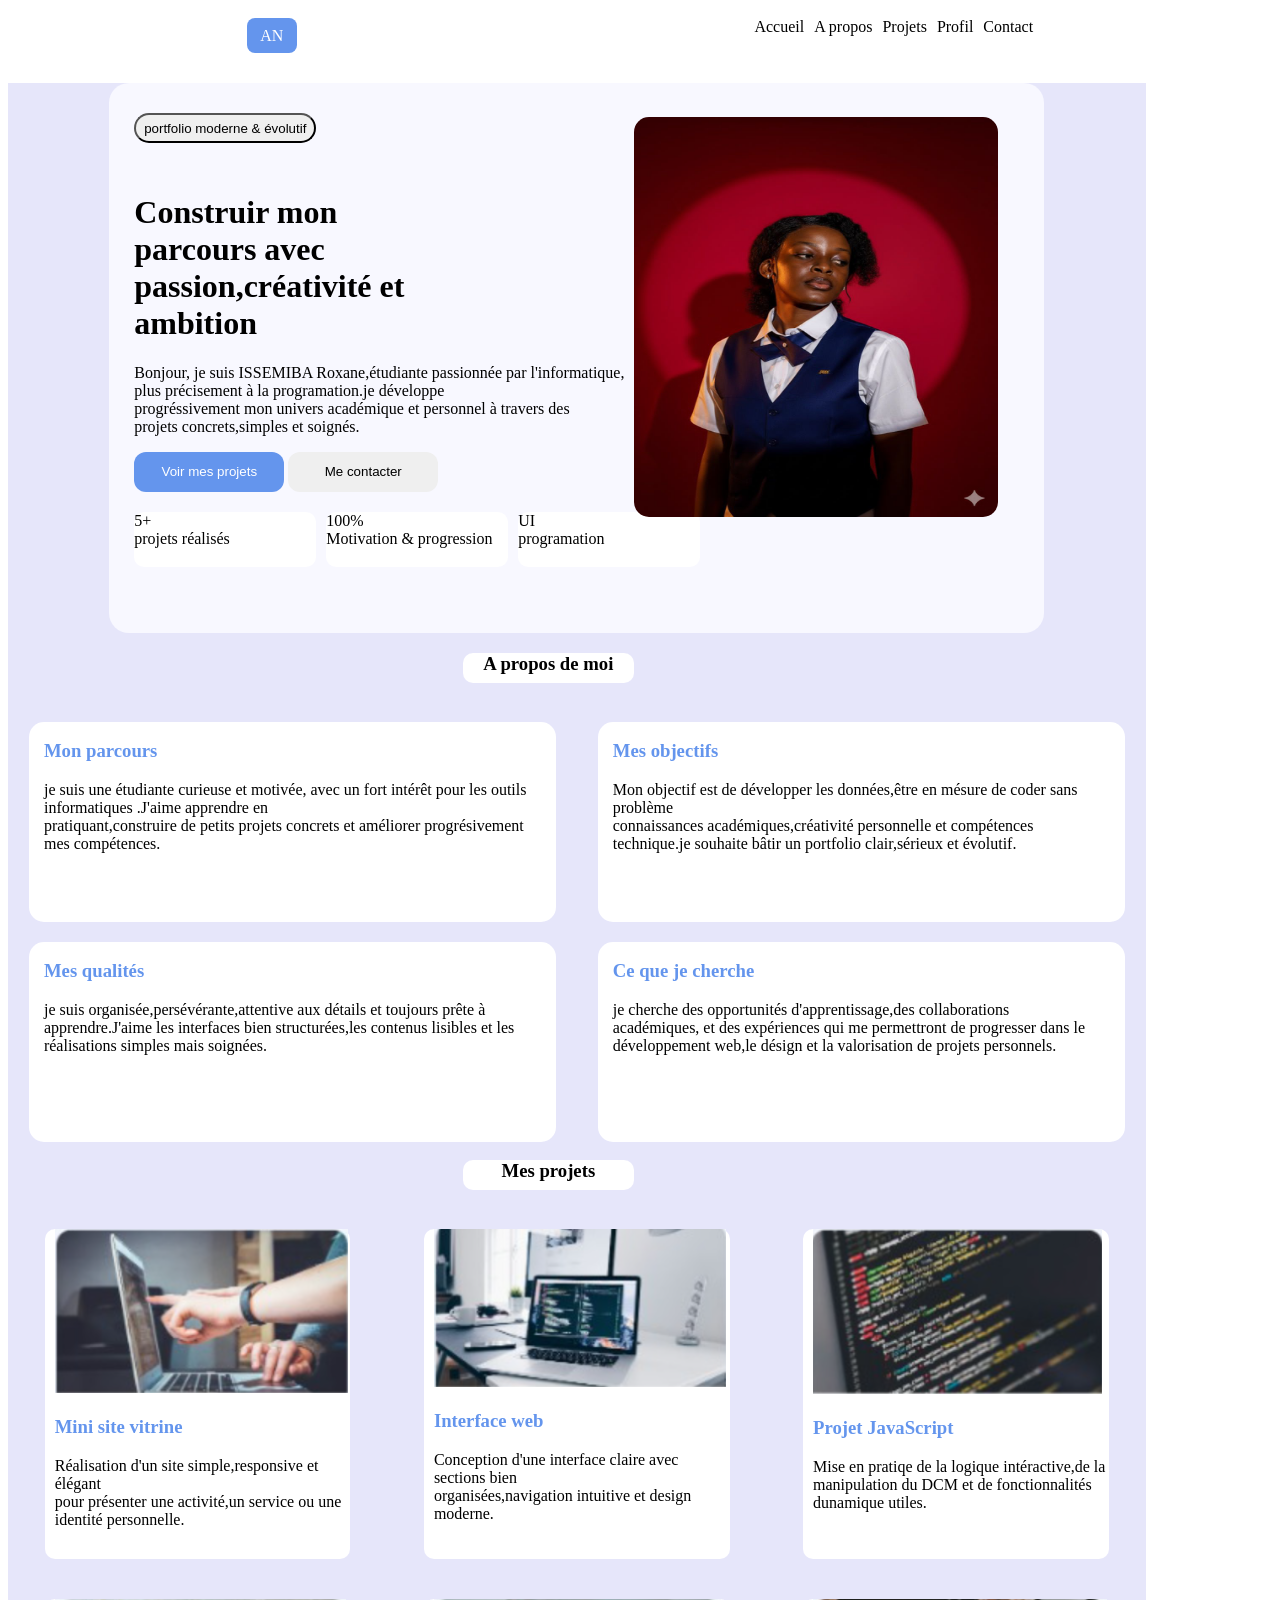
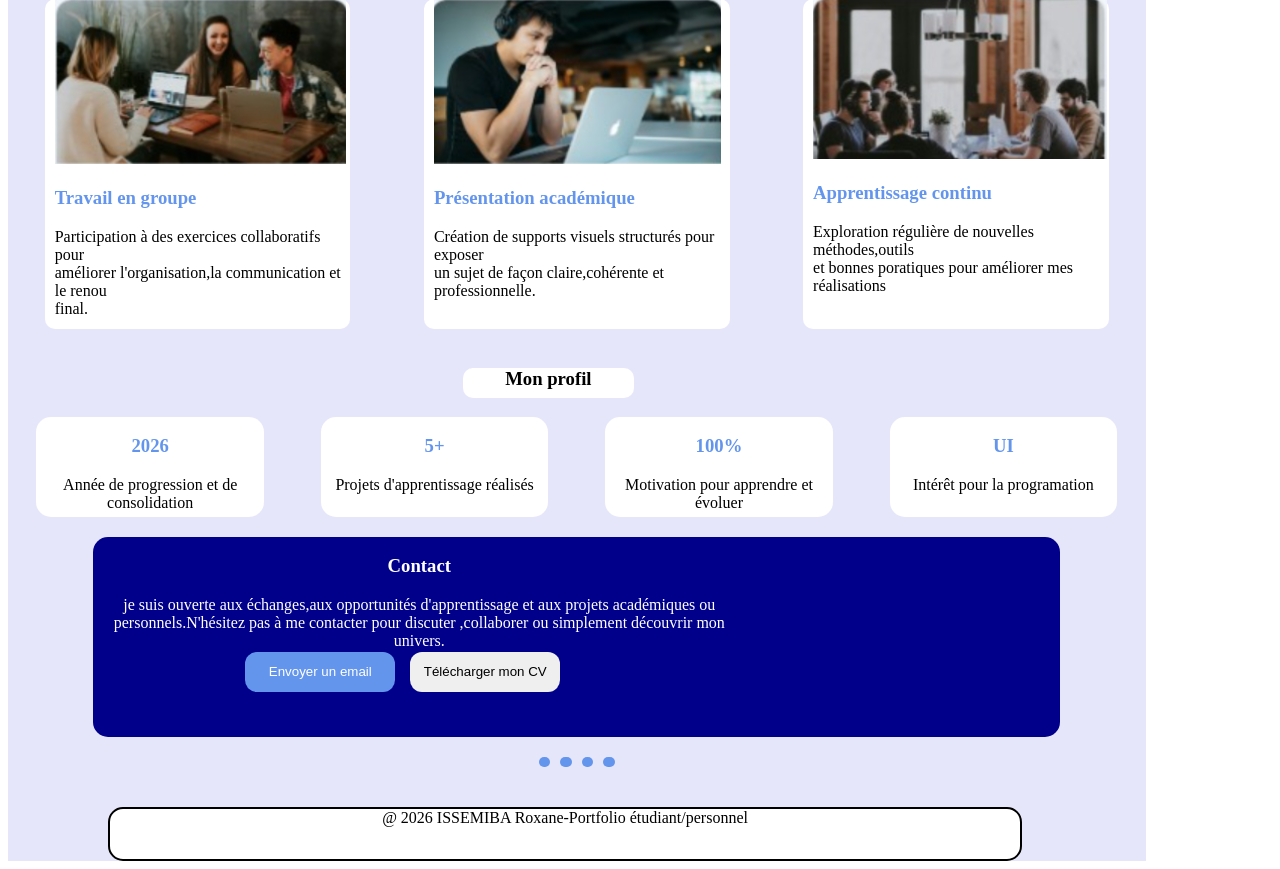
==== index.html @ 43728cd5 "first commit" ====
<!DOCTYPE html>
<html lang="en">
<head>
    <meta charset="UTF-8">
    <meta name="viewport" content="width=device-width, initial-scale=1.0">
    <title>Document</title>
    <link rel="stylesheet" href="CSS/exo9.CSS">
</head>
<body>
    <div class="ligne">
        <div class="logo">AN</div>
        <div class="menu">
            <div>Accueil</div>
            <div>A propos</div>
            <div>Projets</div>
            <div>Profil</div>
            <div>Contact</div>
        </div>
    </div>
    <div class="container">
        <div class="rectangle">
            <button class="portfolio">portfolio moderne & évolutif</button>
            <h1>Construir mon <br>parcours avec <br>passion,créativité et <br>ambition</h1>
            <p>Bonjour, je suis ISSEMIBA Roxane,étudiante passionnée par l'informatique,<br>plus précisement à la programation.je développe <br>progréssivement mon univers académique et personnel à travers des <br>projets concrets,simples et soignés.</p>
            <button class="bt1">Voir mes projets</button>
            <button class="bt2">Me contacter</button>
        <div class="carré">
         <div class="carré1">5+<br>projets réalisés</div>
         <div class="carré1">100% <br>Motivation & progression</div>
         <div class="carré1">UI <br>programation</div>
        </div>
        <img src="image/IMG-20251021-WA0005.jpg" alt="" class="photo">
        </div>
        <h3 class="text">A propos de moi</h3>
        <div class="rect1">
         <div class="rect4"><h3 class="r">Mon parcours</h3> je suis une étudiante curieuse et motivée, avec un fort intérêt pour les outils <br> informatiques .J'aime apprendre en <br>pratiquant,construire de petits projets concrets et améliorer progrésivement <br>mes compétences.</div>
         <div class="rect4"><h3 class="r">Mes objectifs</h3>Mon objectif est de développer les données,être en mésure de coder sans problème <br>connaissances académiques,créativité personnelle et compétences <br>technique.je souhaite bâtir un portfolio clair,sérieux et évolutif.</div>
        </div>
        <div class="rect1">
         <div class="rect4"><h3 class="r">Mes qualités</h3>je suis organisée,persévérante,attentive aux détails et toujours prête à <br>apprendre.J'aime les interfaces bien structurées,les contenus lisibles et les <br>réalisations simples mais soignées.</div>
         <div class="rect4"><h3 class="r">Ce que je cherche</h3>je cherche des opportunités d'apprentissage,des collaborations <br>académiques, et des expériences qui me permettront de progresser dans le <br>développement web,le désign et la valorisation de projets personnels.</div>
        </div>
         <h3 class="text">Mes projets</h3>
         <div class="dis">
         <div class="ca"><img src="image/Capture d'écran 2026-04-13 203510.png" alt=""><h3 class="r">Mini site vitrine</h3><p>Réalisation d'un site simple,responsive et élégant <br>pour présenter une activité,un service ou une <br>identité personnelle.</p></div>
         <div class="ca"><img src="image/Capture d'écran 2026-04-13 203952.png" alt=""><h3 class="r">Interface web</h3><P>Conception d'une interface claire avec sections bien <br>organisées,navigation intuitive et design moderne.</P></div>
         <div class="ca"><img src="image/Capture d'écran 2026-04-13 204204.png" alt=""><h3 class="r">Projet JavaScript</h3><p>Mise en pratiqe de la logique intéractive,de la <br>manipulation du DCM et de fonctionnalités <br>dunamique utiles.</p></div>
         </div>
         <div class="dis">
         <div class="ca"><img src="image/Capture d'écran 2026-04-13 204403.png" alt=""><h3 class="r">Travail en groupe</h3><p>Participation à des exercices collaboratifs pour <br>améliorer l'organisation,la communication et le renou <br>final.</p></div>
         <div class="ca"><img src="image/Capture d'écran 2026-04-13 204547.png" alt=""><h3 class="r">Présentation académique</h3><p>Création de supports visuels structurés pour exposer <br>un sujet de façon claire,cohérente et professionnelle.</p></div>
         <div class="ca"><img src="image/Capture d'écran 2026-04-13 204723.png" alt=""><h3 class="r">Apprentissage continu</h3><p>Exploration régulière de nouvelles méthodes,outils <br>et bonnes poratiques pour améliorer mes réalisations</p></div>
         </div>
         <h3 class="text">Mon profil</h3>
         <div class="dernier">
         <div class="vie"><h3 class="r">2026</h3>Année de progression et de <br> consolidation</div>
         <div class="vie"><h3 class="r">5+</h3>Projets d'apprentissage réalisés</div>
         <div class="vie"><h3 class="r">100%</h3>Motivation pour apprendre et évoluer</div>
         <div class="vie"><h3 class="r">UI</h3>Intérêt pour la programation</div>
         </div>
        <div class="fin">
            <div><h3>Contact</h3><p>je suis ouverte aux échanges,aux opportunités d'apprentissage et aux projets académiques ou <br>personnels.N'hésitez pas à me contacter pour discuter ,collaborer ou simplement découvrir mon univers.</p></div>
            <div class="but">
              <button class="bt1">Envoyer un email</button>
              <button class="bt2">Télécharger mon CV</button>
            </div>
               
        </div>
        <div class="avant">
         <div class="rond"></div>
         <div class="rond"></div>
         <div class="rond"></div>
         <div class="rond"></div>
        </div>
        <div class="ligne2">@ 2026 ISSEMIBA Roxane-Portfolio étudiant/personnel</div> 
    </div>
    
    
</body>
</html>
---- CSS/exo9.CSS ----
.ligne{
display: flex;
justify-content: space-around;
padding: 10px;
}
.logo{
width: 4%;
height: 35px;
border-radius: 8px;
background-color:cornflowerblue ;
display: flex;
justify-content: center;
align-items: center;
color: white;
}
.menu{
    display: flex;
    gap: 10px;
}
.container{
    background-color: lavender;
    width: 90%;
}
.rectangle{
    width: 80%;
    height: 550px;
    border-radius: 20px;
    margin: 20px auto;
    background-color: ghostwhite;
    padding-left: 25px;
}
.portfolio{
    width: 20%;
    height: 30px;
    border-radius: 20px;
    margin: 30px auto;
}
.photo{
    position: relative;
    top: -450px;
    left: 500px;
    border-radius: 15px;
    width: 40%;
    height: 400px;
}
.bt1{
    width: 150px;
    height: 40px;
    background-color: cornflowerblue;
    color: white;
    border-radius: 12px;
    border: none;
}
.bt2{
    width: 150px;
    height: 40px;
    border-radius: 12px;
    border: none;
}
.carré{
  display: flex;  
  justify-content: flex-start;
  gap: 10px;
  margin-top: 20px;
}
.carré1{
    width: 20%;
    height: 55px;
    border-radius: 10px;
    background-color: white;
}
.text{
    border-radius: 10px;
    width: 15%;
    height: 30px;
    text-align: center;
    margin-left: 40%;
    background-color: white;
}
.rect1{
    display: flex;
    justify-content: space-around;
}
.rect4{
    width: 45%;
    height: 200px;
    border-radius: 15px;
    margin-top: 20px;
    background-color: white;
    padding-left: 15px;
}
.r{
    color: cornflowerblue;
}
.dis{
    display: flex;

}
.ca{
    width:26% ;
    height: 330px;
    margin: 20px auto;
    border-radius: 10px;
    background-color: white;
    padding-left: 10px;
}
.dernier{
    display: flex;
    justify-content: space-around;
}
.vie{
    width: 20%;
    height: 100px;
    border-radius: 15px;
    text-align: center;
    background-color: white;
}
.fin{
    width: 85%;
    height: 200px;
    background-color: darkblue;
    border-radius: 15px;
    display: flex;
    margin: 20px auto;
    color: white;
    text-align: center;
}
.but{
    display: flex;
    margin-top: 115px;
    gap: 15px;
    position: relative;
    left: -500px;
    
}
.rond{
    width: 1%;
    height: 10px;
    border-radius: 30px;
    background-color: cornflowerblue;
}
.avant{
    display: flex;
    justify-content: center;
    gap: 10px;
}
.ligne2{
    border: 2px solid black;
    background-color: white;
    width: 80%;
    height: 50px;
    text-align: center;
    margin-top: 40px;
    border-radius: 15px;
    margin-left: 100px;
}
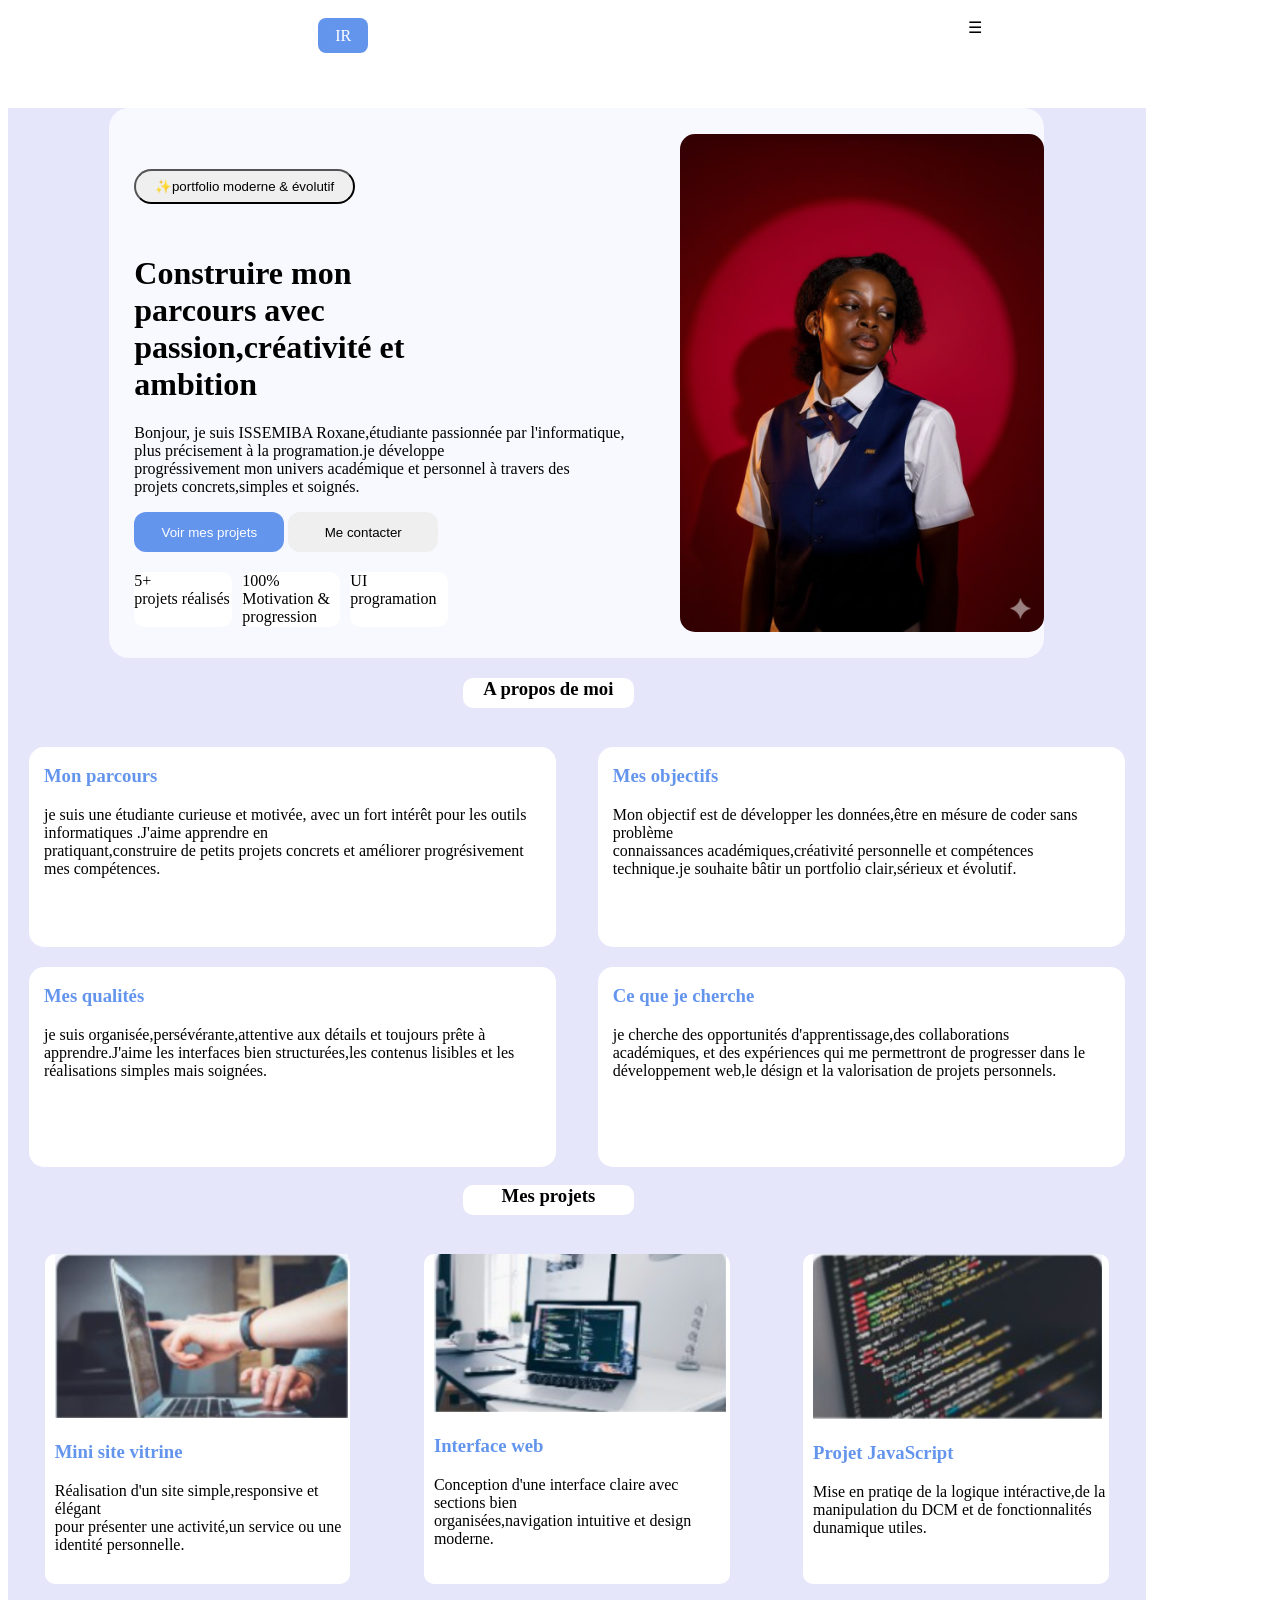
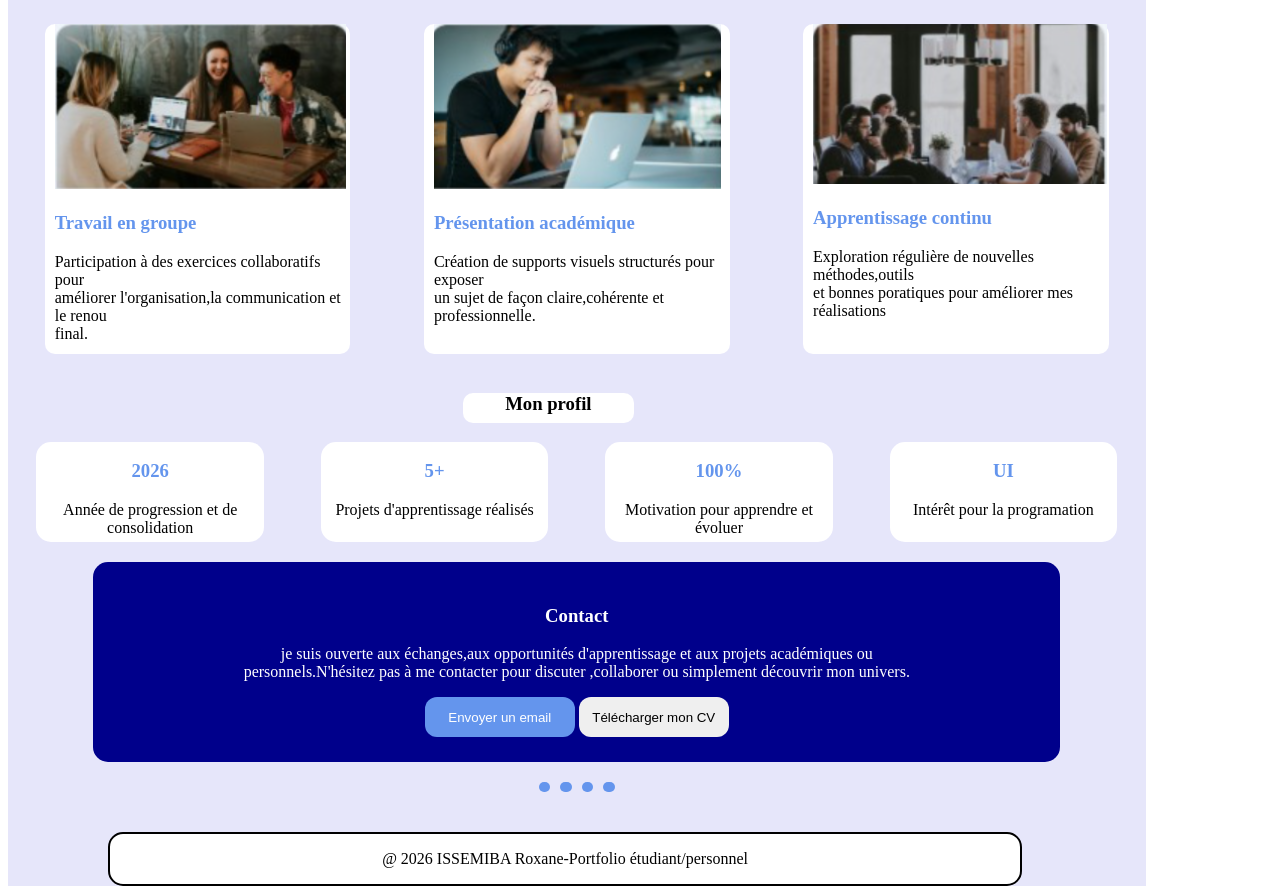
==== commit 710b8dca: "changement..............." ====
--- a/index.html
+++ b/index.html
@@ -3,35 +3,41 @@
 <head>
     <meta charset="UTF-8">
     <meta name="viewport" content="width=device-width, initial-scale=1.0">
-    <title>Document</title>
+    <title>Roxane</title>
     <link rel="stylesheet" href="CSS/exo9.CSS">
 </head>
 <body>
     <div class="ligne">
-        <div class="logo">AN</div>
+        <div class="logo">IR</div>
         <div class="menu">
-            <div>Accueil</div>
-            <div>A propos</div>
-            <div>Projets</div>
-            <div>Profil</div>
-            <div>Contact</div>
+            <input type="checkbox" name=""id="int">
+            <label for="int" class="label">☰</label>
+            <ul class="ul">
+            <li><a href="#pt">Accueil</a></li>
+            <li><a href="#pr">A propos</a></li>
+            <li><a href="#pn">Projets</a></li>
+            <li><a href="#pm">Profil</a></li>
+            <li><a href="#pl">Contact</a></li>
+            </ul> 
         </div>
     </div>
     <div class="container">
-        <div class="rectangle">
-            <button class="portfolio">portfolio moderne & évolutif</button>
-            <h1>Construir mon <br>parcours avec <br>passion,créativité et <br>ambition</h1>
+        <div class="rectangle" id="pt">
+            <div>
+              <button class="portfolio">✨portfolio moderne & évolutif</button>
+            <h1>Construire mon <br>parcours avec <br>passion,créativité et <br>ambition</h1>
             <p>Bonjour, je suis ISSEMIBA Roxane,étudiante passionnée par l'informatique,<br>plus précisement à la programation.je développe <br>progréssivement mon univers académique et personnel à travers des <br>projets concrets,simples et soignés.</p>
             <button class="bt1">Voir mes projets</button>
             <button class="bt2">Me contacter</button>
-        <div class="carré">
+         <div class="carré">
          <div class="carré1">5+<br>projets réalisés</div>
          <div class="carré1">100% <br>Motivation & progression</div>
          <div class="carré1">UI <br>programation</div>
         </div>
+            </div>
         <img src="image/IMG-20251021-WA0005.jpg" alt="" class="photo">
         </div>
-        <h3 class="text">A propos de moi</h3>
+        <h3 class="text" id="pr">A propos de moi</h3>
         <div class="rect1">
          <div class="rect4"><h3 class="r">Mon parcours</h3> je suis une étudiante curieuse et motivée, avec un fort intérêt pour les outils <br> informatiques .J'aime apprendre en <br>pratiquant,construire de petits projets concrets et améliorer progrésivement <br>mes compétences.</div>
          <div class="rect4"><h3 class="r">Mes objectifs</h3>Mon objectif est de développer les données,être en mésure de coder sans problème <br>connaissances académiques,créativité personnelle et compétences <br>technique.je souhaite bâtir un portfolio clair,sérieux et évolutif.</div>
@@ -40,7 +46,7 @@
          <div class="rect4"><h3 class="r">Mes qualités</h3>je suis organisée,persévérante,attentive aux détails et toujours prête à <br>apprendre.J'aime les interfaces bien structurées,les contenus lisibles et les <br>réalisations simples mais soignées.</div>
          <div class="rect4"><h3 class="r">Ce que je cherche</h3>je cherche des opportunités d'apprentissage,des collaborations <br>académiques, et des expériences qui me permettront de progresser dans le <br>développement web,le désign et la valorisation de projets personnels.</div>
         </div>
-         <h3 class="text">Mes projets</h3>
+         <h3 class="text" id="pn">Mes projets</h3>
          <div class="dis">
          <div class="ca"><img src="image/Capture d'écran 2026-04-13 203510.png" alt=""><h3 class="r">Mini site vitrine</h3><p>Réalisation d'un site simple,responsive et élégant <br>pour présenter une activité,un service ou une <br>identité personnelle.</p></div>
          <div class="ca"><img src="image/Capture d'écran 2026-04-13 203952.png" alt=""><h3 class="r">Interface web</h3><P>Conception d'une interface claire avec sections bien <br>organisées,navigation intuitive et design moderne.</P></div>
@@ -51,7 +57,7 @@
          <div class="ca"><img src="image/Capture d'écran 2026-04-13 204547.png" alt=""><h3 class="r">Présentation académique</h3><p>Création de supports visuels structurés pour exposer <br>un sujet de façon claire,cohérente et professionnelle.</p></div>
          <div class="ca"><img src="image/Capture d'écran 2026-04-13 204723.png" alt=""><h3 class="r">Apprentissage continu</h3><p>Exploration régulière de nouvelles méthodes,outils <br>et bonnes poratiques pour améliorer mes réalisations</p></div>
          </div>
-         <h3 class="text">Mon profil</h3>
+         <h3 class="text" id="pm">Mon profil</h3>
          <div class="dernier">
          <div class="vie"><h3 class="r">2026</h3>Année de progression et de <br> consolidation</div>
          <div class="vie"><h3 class="r">5+</h3>Projets d'apprentissage réalisés</div>
@@ -59,12 +65,7 @@
          <div class="vie"><h3 class="r">UI</h3>Intérêt pour la programation</div>
          </div>
         <div class="fin">
-            <div><h3>Contact</h3><p>je suis ouverte aux échanges,aux opportunités d'apprentissage et aux projets académiques ou <br>personnels.N'hésitez pas à me contacter pour discuter ,collaborer ou simplement découvrir mon univers.</p></div>
-            <div class="but">
-              <button class="bt1">Envoyer un email</button>
-              <button class="bt2">Télécharger mon CV</button>
-            </div>
-               
+            <div><h3 id="pl">Contact</h3><p>je suis ouverte aux échanges,aux opportunités d'apprentissage et aux projets académiques ou <br>personnels.N'hésitez pas à me contacter pour discuter ,collaborer ou simplement découvrir mon univers.</p><button class="bt1">Envoyer un email</button> <button class="bt2">Télécharger mon CV</button></div>
         </div>
         <div class="avant">
          <div class="rond"></div>
--- a/CSS/exo9.CSS
+++ b/CSS/exo9.CSS
@@ -1,27 +1,53 @@
 .ligne{
-display: flex;
-justify-content: space-around;
-padding: 10px;
+    position: sticky;
+    top: 0;
+    width: 100%;
+    height: 60px;
+    background-color: white;
+    display: flex;
+    justify-content: space-around;
+    padding: 10px;
 }
 .logo{
-width: 4%;
-height: 35px;
-border-radius: 8px;
-background-color:cornflowerblue ;
-display: flex;
-justify-content: center;
-align-items: center;
-color: white;
+   width: 4%;
+   height: 35px;
+   border-radius: 8px;
+   background-color:cornflowerblue ;
+   display: flex;
+   justify-content: center;
+   align-items: center;
+   color: white;
 }
 .menu{
     display: flex;
     gap: 10px;
+}
+#int{
+    display: none;
+}
+.label{
+    cursor: pointer;
+}
+.ul li{
+    list-style: none;
+}
+.ul{
+    position: fixed;
+    top: 100px;
+    right: -100%;
+}
+#int:checked+label+.ul{
+    right: 0;
 }
 .container{
     background-color: lavender;
     width: 90%;
 }
 .rectangle{
+    display: flex;
+    align-items: center;
+    justify-content: space-between;
+    gap:20px;
     width: 80%;
     height: 550px;
     border-radius: 20px;
@@ -30,18 +56,17 @@
     padding-left: 25px;
 }
 .portfolio{
-    width: 20%;
-    height: 30px;
+    width: 45%;
+    height: 35px;
     border-radius: 20px;
     margin: 30px auto;
 }
 .photo{
-    position: relative;
-    top: -450px;
-    left: 500px;
     border-radius: 15px;
     width: 40%;
-    height: 400px;
+    height: auto;
+    display: block;
+    margin-left: auto;
 }
 .bt1{
     width: 150px;
@@ -124,14 +149,9 @@
     margin: 20px auto;
     color: white;
     text-align: center;
-}
-.but{
-    display: flex;
-    margin-top: 115px;
-    gap: 15px;
-    position: relative;
-    left: -500px;
-    
+    display: flex;
+    justify-content: center;
+    align-items: center;
 }
 .rond{
     width: 1%;
@@ -149,10 +169,116 @@
     background-color: white;
     width: 80%;
     height: 50px;
-    text-align: center;
     margin-top: 40px;
     border-radius: 15px;
     margin-left: 100px;
-}
-
-
+    display: flex;
+    justify-content: center;
+    align-items: center;
+}
+@media screen and (max-width: 768px){
+    .rectangle{
+        flex-direction: column;
+        text-align: center;
+    }
+
+    .photo{
+        width: 100%;
+    }
+    .ligne {
+        flex-direction: column;
+        height: auto;
+        padding: 10px;
+        gap: 10px;
+    }
+
+    .logo {
+        width: 40px;
+        height: 40px;
+        margin: auto;
+    }
+
+    .menu {
+        flex-direction: column;
+        align-items: center;
+    }
+
+    .container {
+        width: 100%;
+    }
+
+    .rectangle {
+        width: 95%;
+        height: auto;
+        padding: 15px;
+    }
+
+    .photo {
+        position: static;
+        width: 100%;
+        height: auto;
+        margin-top: 20px;
+    }
+
+    .portfolio {
+        width: 60%;
+    }
+
+    .carré {
+        flex-direction: column;
+        align-items: center;
+    }
+
+    .carré1 {
+        width: 80%;
+    }
+
+    .text {
+        width: 60%;
+        margin-left: auto;
+        margin-right: auto;
+    }
+
+    .rect1 {
+        flex-direction: column;
+        align-items: center;
+    }
+
+    .rect4 {
+        width: 90%;
+    }
+
+    .dis {
+        flex-direction: column;
+    }
+
+    .ca {
+        width: 90%;
+        height: auto;
+    }
+
+    .dernier {
+        flex-direction: column;
+        align-items: center;
+        gap: 15px;
+    }
+
+    .vie {
+        width: 80%;
+    }
+
+    .fin {
+        width: 95%;
+        height: auto;
+        padding: 20px;
+    }
+
+    .ligne2 {
+        width: 90%;
+        margin-left: auto;
+        margin-right: auto;
+    }
+}
+
+
+
